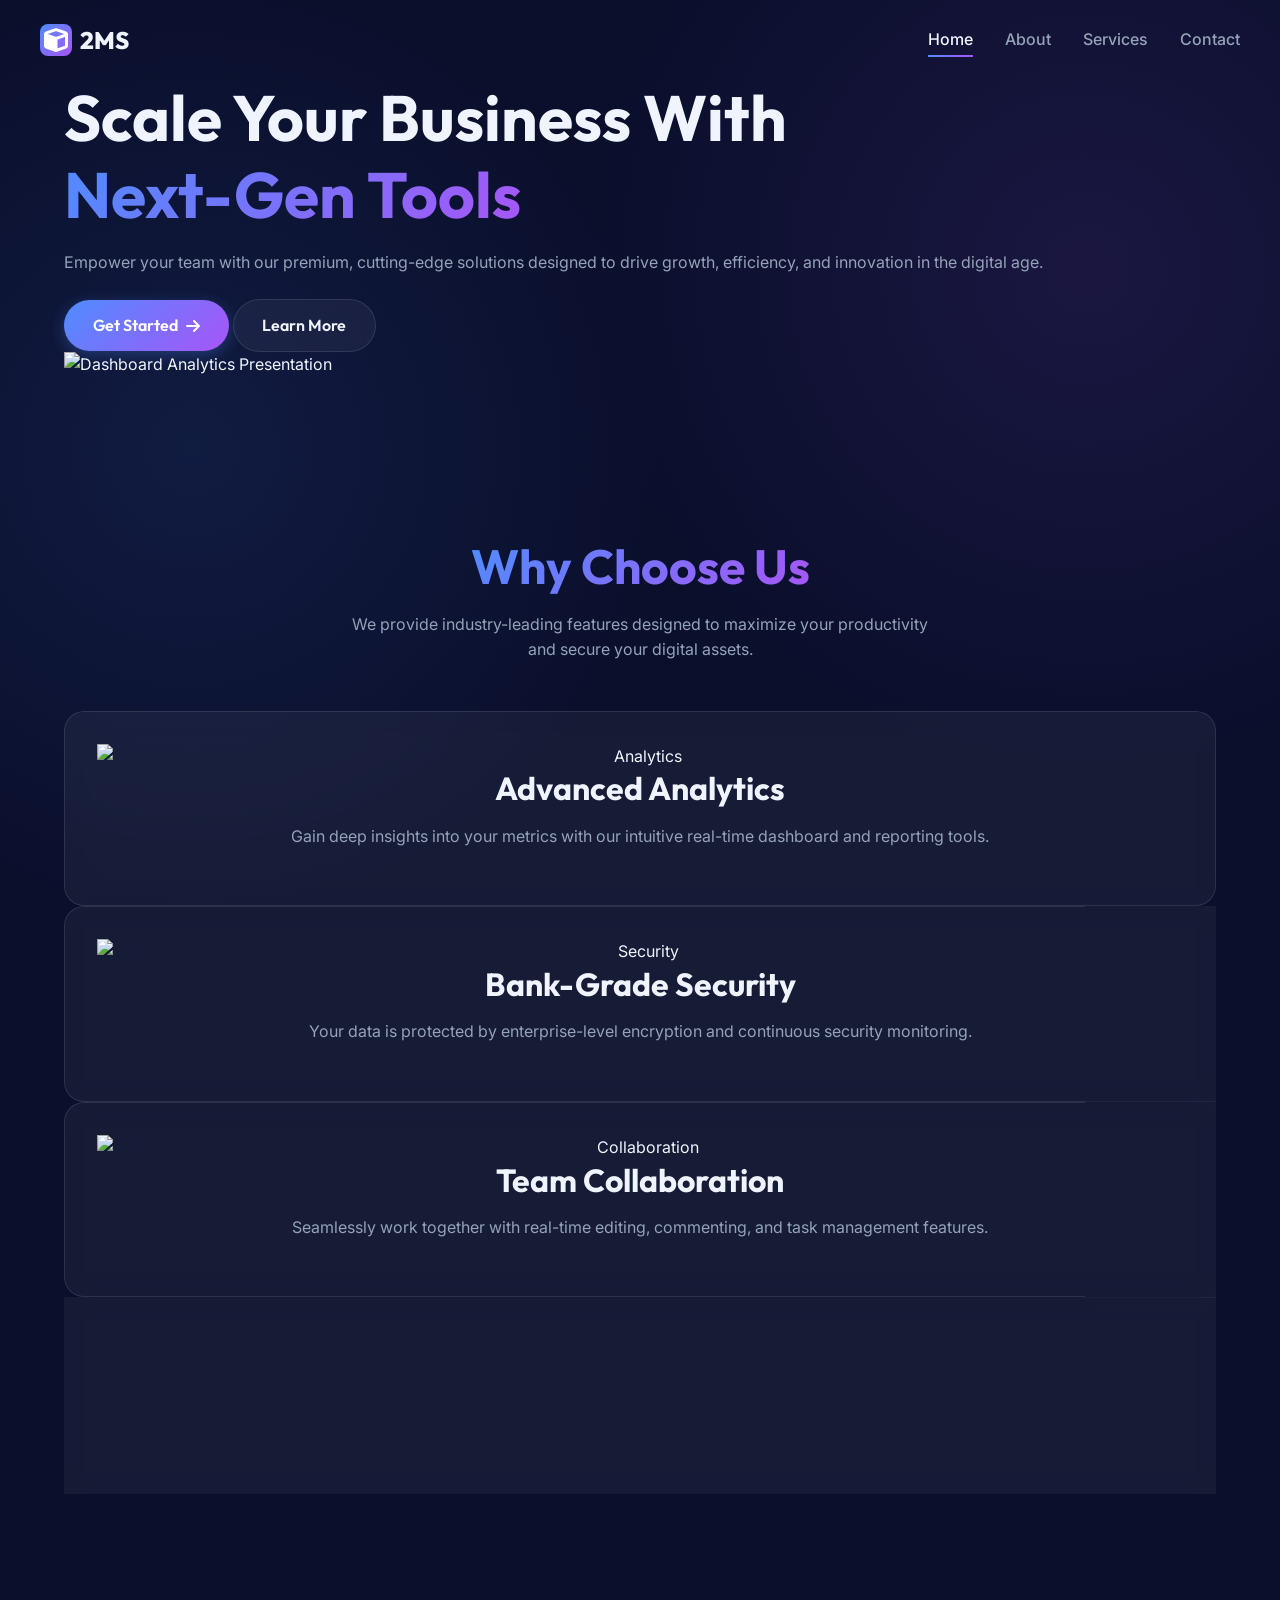
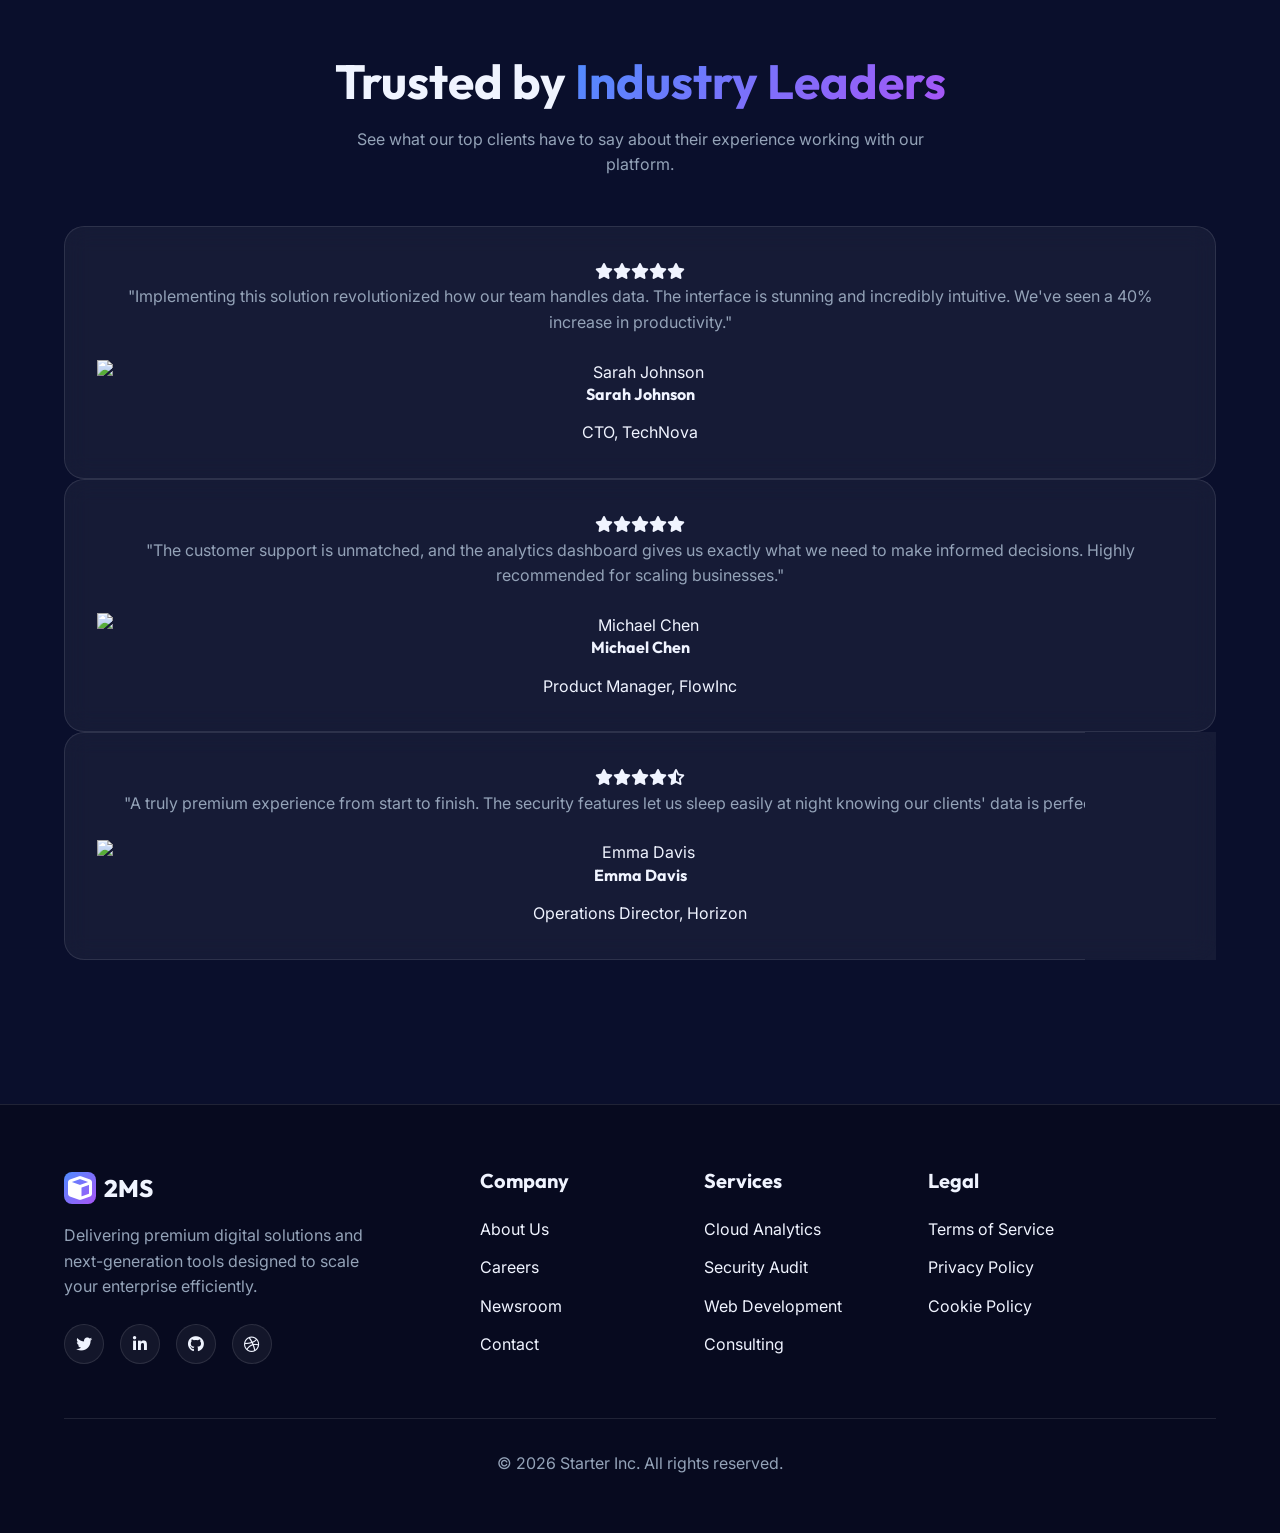
==== index.html @ f57fd95c "first commit" ====
<!DOCTYPE html>
<html lang="en">
<head>
    <meta charset="UTF-8">
    <meta name="viewport" content="width=device-width, initial-scale=1.0">
    <title>Welcome | Starter</title>
    <meta name="description" content="Welcome to Starter, the modern web application for your business. We offer top-tier services to help you scale.">
    <!-- Font Awesome for icons -->
    <link rel="stylesheet" href="https://cdnjs.cloudflare.com/ajax/libs/font-awesome/6.4.0/css/all.min.css">
    <link rel="stylesheet" href="style.css">
</head>
<body>

    <!-- Navigation -->
    <nav class="navbar">
        <div class="container nav-container">
            <a href="index.html" class="logo">
                <div class="logo-icon"><i class="fa-solid fa-cube"></i></div>
                2MS
            </a>
            
            <button class="hamburger" aria-label="Toggle navigation">
                <i class="fa-solid fa-bars"></i>
            </button>
            
            <ul class="nav-links">
                <li><a href="index.html" class="nav-link">Home</a></li>
                <li><a href="about.html" class="nav-link">About</a></li>
                <li><a href="services.html" class="nav-link">Services</a></li>
                <li><a href="contact.html" class="nav-link">Contact</a></li>
            </ul>
        </div>
    </nav>

    <!-- Hero Section -->
    <header class="hero section">
        <div class="container hero-content">
            <div class="hero-text reveal">
                <h1>Scale Your Business With <span class="gradient-text">Next-Gen Tools</span></h1>
                <p>Empower your team with our premium, cutting-edge solutions designed to drive growth, efficiency, and innovation in the digital age.</p>
                <div class="hero-cta">
                    <a href="services.html" class="btn btn-primary">Get Started <i class="fa-solid fa-arrow-right"></i></a>
                    <a href="about.html" class="btn btn-secondary">Learn More</a>
                </div>
            </div>
            <div class="hero-image reveal delay-1">
                <img src="https://images.unsplash.com/photo-1551288049-bebda4e38f71?q=80&w=2070&auto=format&fit=crop" alt="Dashboard Analytics Presentation" class="rounded-image">
            </div>
        </div>
    </header>

    <!-- Features Section -->
    <section class="features section">
        <div class="container text-center reveal">
            <h2 class="gradient-text">Why Choose Us</h2>
            <p style="max-width: 600px; margin: 0 auto 3rem;">We provide industry-leading features designed to maximize your productivity and secure your digital assets.</p>
            
            <div class="features-grid">
                <!-- Card 1 -->
                <div class="glass-card feature-card reveal delay-1">
                    <div class="feature-img-wrapper">
                        <img src="https://images.unsplash.com/photo-1460925895917-afdab827c52f?q=80&w=2015&auto=format&fit=crop" alt="Analytics">
                    </div>
                    <h3>Advanced Analytics</h3>
                    <p>Gain deep insights into your metrics with our intuitive real-time dashboard and reporting tools.</p>
                </div>
                <!-- Card 2 -->
                <div class="glass-card feature-card reveal delay-2">
                    <div class="feature-img-wrapper">
                        <img src="https://images.unsplash.com/photo-1563986768494-4dee2763ff0f?q=80&w=2070&auto=format&fit=crop" alt="Security">
                    </div>
                    <h3>Bank-Grade Security</h3>
                    <p>Your data is protected by enterprise-level encryption and continuous security monitoring.</p>
                </div>
                <!-- Card 3 -->
                <div class="glass-card feature-card reveal delay-1">
                    <div class="feature-img-wrapper">
                        <img src="https://images.unsplash.com/photo-1552664730-d307ca884978?q=80&w=2070&auto=format&fit=crop" alt="Collaboration">
                    </div>
                    <h3>Team Collaboration</h3>
                    <p>Seamlessly work together with real-time editing, commenting, and task management features.</p>
                </div>
                <!-- Card 4 -->
                <div class="glass-card feature-card reveal delay-2">
                    <div class="feature-img-wrapper">
                        <img src="https://images.unsplash.com/photo-1553877522-43269d4ea984?q=80&w=2070&auto=format&fit=crop" alt="Automation">
                    </div>
                    <h3>Smart Automation</h3>
                    <p>Eliminate repetitive tasks with custom workflows and powerful integration capabilities.</p>
                </div>
            </div>
        </div>
    </section>

    <!-- Testimonials Section -->
    <section class="testimonials section">
        <div class="container text-center reveal">
            <h2>Trusted by <span class="gradient-text">Industry Leaders</span></h2>
            <p style="max-width: 600px; margin: 0 auto 3rem;">See what our top clients have to say about their experience working with our platform.</p>
            
            <div class="testimonials-grid">
                <!-- Testimonial 1 -->
                <div class="glass-card testimonial-card reveal delay-1">
                    <div class="stars">
                        <i class="fa-solid fa-star"></i><i class="fa-solid fa-star"></i><i class="fa-solid fa-star"></i><i class="fa-solid fa-star"></i><i class="fa-solid fa-star"></i>
                    </div>
                    <p class="quote">"Implementing this solution revolutionized how our team handles data. The interface is stunning and incredibly intuitive. We've seen a 40% increase in productivity."</p>
                    <div class="author">
                        <img src="https://images.unsplash.com/photo-1560250097-0b93528c311a?q=80&w=256&auto=format&fit=crop" alt="Sarah Johnson">
                        <div class="author-info">
                            <h4>Sarah Johnson</h4>
                            <span>CTO, TechNova</span>
                        </div>
                    </div>
                </div>
                <!-- Testimonial 2 -->
                <div class="glass-card testimonial-card reveal delay-2">
                    <div class="stars">
                        <i class="fa-solid fa-star"></i><i class="fa-solid fa-star"></i><i class="fa-solid fa-star"></i><i class="fa-solid fa-star"></i><i class="fa-solid fa-star"></i>
                    </div>
                    <p class="quote">"The customer support is unmatched, and the analytics dashboard gives us exactly what we need to make informed decisions. Highly recommended for scaling businesses."</p>
                    <div class="author">
                        <img src="https://images.unsplash.com/photo-1519085360753-af0119f7cbe7?q=80&w=256&auto=format&fit=crop" alt="Michael Chen">
                        <div class="author-info">
                            <h4>Michael Chen</h4>
                            <span>Product Manager, FlowInc</span>
                        </div>
                    </div>
                </div>
                <!-- Testimonial 3 -->
                <div class="glass-card testimonial-card reveal delay-3">
                    <div class="stars">
                        <i class="fa-solid fa-star"></i><i class="fa-solid fa-star"></i><i class="fa-solid fa-star"></i><i class="fa-solid fa-star"></i><i class="fa-solid fa-star-half-stroke"></i>
                    </div>
                    <p class="quote">"A truly premium experience from start to finish. The security features let us sleep easily at night knowing our clients' data is perfectly safe."</p>
                    <div class="author">
                        <img src="https://images.unsplash.com/photo-1573496359142-b8d87734a5a2?q=80&w=256&auto=format&fit=crop" alt="Emma Davis">
                        <div class="author-info">
                            <h4>Emma Davis</h4>
                            <span>Operations Director, Horizon</span>
                        </div>
                    </div>
                </div>
            </div>
        </div>
    </section>

    <!-- Footer -->
    <footer class="footer">
        <div class="container">
            <div class="footer-grid">
                <div class="footer-brand">
                    <a href="index.html" class="logo">
                        <div class="logo-icon"><i class="fa-solid fa-cube"></i></div>
                        2MS
                    </a>
                    <p>Delivering premium digital solutions and next-generation tools designed to scale your enterprise efficiently.</p>
                    <div class="social-links">
                        <a href="#" class="social-icon"><i class="fa-brands fa-twitter"></i></a>
                        <a href="#" class="social-icon"><i class="fa-brands fa-linkedin-in"></i></a>
                        <a href="#" class="social-icon"><i class="fa-brands fa-github"></i></a>
                        <a href="#" class="social-icon"><i class="fa-brands fa-dribbble"></i></a>
                    </div>
                </div>
                
                <div class="footer-links-col">
                    <h4 class="footer-heading">Company</h4>
                    <ul class="footer-links">
                        <li><a href="about.html">About Us</a></li>
                        <li><a href="#">Careers</a></li>
                        <li><a href="#">Newsroom</a></li>
                        <li><a href="contact.html">Contact</a></li>
                    </ul>
                </div>
                
                <div class="footer-links-col">
                    <h4 class="footer-heading">Services</h4>
                    <ul class="footer-links">
                        <li><a href="services.html">Cloud Analytics</a></li>
                        <li><a href="services.html">Security Audit</a></li>
                        <li><a href="services.html">Web Development</a></li>
                        <li><a href="services.html">Consulting</a></li>
                    </ul>
                </div>
                
                <div class="footer-links-col">
                    <h4 class="footer-heading">Legal</h4>
                    <ul class="footer-links">
                        <li><a href="#">Terms of Service</a></li>
                        <li><a href="#">Privacy Policy</a></li>
                        <li><a href="#">Cookie Policy</a></li>
                    </ul>
                </div>
            </div>
            
            <div class="footer-bottom">
                <p>&copy; 2026 Starter Inc. All rights reserved.</p>
            </div>
        </div>
    </footer>

    <script src="script.js"></script>
</body>
</html>
---- style.css ----
@import url('https://fonts.googleapis.com/css2?family=Inter:wght@300;400;500;600;700&family=Outfit:wght@400;500;600;700;800&display=swap');

:root {
  /* Color Palette */
  --color-bg: #0a0f2c; /* Deep navy */
  --color-surface: rgba(255, 255, 255, 0.05); /* Glass surface */
  --color-surface-hover: rgba(255, 255, 255, 0.1);
  --color-border: rgba(255, 255, 255, 0.1);
  --color-primary: #4f8cff; /* Electric blue */
  --color-accent: #a855f7; /* Violet accent */
  --color-warning: #fbbf24; /* Warm gold */
  
  --text-main: #f0f4ff; /* Soft white */
  --text-muted: #94a3b8; /* Slate gray */

  /* Typography */
  --font-body: 'Inter', sans-serif;
  --font-heading: 'Outfit', sans-serif;

  /* Layout */
  --max-width: 1200px;
  --nav-height: 80px;

  /* Shadows & Effects */
  --shadow-sm: 0 4px 6px -1px rgba(0, 0, 0, 0.1), 0 2px 4px -1px rgba(0, 0, 0, 0.06);
  --shadow-lg: 0 10px 25px -3px rgba(0, 0, 0, 0.3), 0 4px 6px -2px rgba(0, 0, 0, 0.1);
  --shadow-glow: 0 0 20px rgba(79, 140, 255, 0.5);
  --glass-blur: blur(12px);
  --radius-md: 12px;
  --radius-lg: 20px;
  --transition: all 0.3s cubic-bezier(0.4, 0, 0.2, 1);
}

* {
  margin: 0;
  padding: 0;
  box-sizing: border-box;
}

html {
  font-size: 16px;
  scroll-behavior: smooth;
}

body {
  font-family: var(--font-body);
  background-color: var(--color-bg);
  color: var(--text-main);
  line-height: 1.6;
  overflow-x: hidden;
  background-image: 
    radial-gradient(circle at 15% 50%, rgba(79, 140, 255, 0.1) 0%, transparent 40%),
    radial-gradient(circle at 85% 30%, rgba(168, 85, 247, 0.1) 0%, transparent 40%);
  background-attachment: fixed;
}

/* Typography */
h1, h2, h3, h4, h5, h6 {
  font-family: var(--font-heading);
  font-weight: 700;
  line-height: 1.2;
  margin-bottom: 1rem;
}

h1 {
  font-size: clamp(2.5rem, 5vw, 4rem);
}

h2 {
  font-size: clamp(2rem, 4vw, 3rem);
}

h3 {
  font-size: clamp(1.5rem, 3vw, 2rem);
}

p {
  color: var(--text-muted);
  margin-bottom: 1.5rem;
}

a {
  color: inherit;
  text-decoration: none;
  transition: var(--transition);
}

img {
  max-width: 100%;
  height: auto;
  display: block;
}

ul {
  list-style: none;
}

/* Layout Utilities */
.container {
  width: 90%;
  max-width: var(--max-width);
  margin: 0 auto;
}

.section {
  padding: 5rem 0;
}

.text-center {
  text-align: center;
}

.gradient-text {
  background: linear-gradient(135deg, var(--color-primary), var(--color-accent));
  -webkit-background-clip: text;
  -webkit-text-fill-color: transparent;
  background-clip: text;
  display: inline-block;
}

/* Base Components */
.btn {
  display: inline-flex;
  align-items: center;
  justify-content: center;
  padding: 0.8rem 1.8rem;
  font-family: var(--font-heading);
  font-weight: 600;
  border-radius: 50px;
  cursor: pointer;
  transition: var(--transition);
  border: none;
  gap: 0.5rem;
}

.btn-primary {
  background: linear-gradient(135deg, var(--color-primary), var(--color-accent));
  color: #fff;
  box-shadow: 0 4px 15px rgba(79, 140, 255, 0.3);
}

.btn-primary:hover {
  transform: translateY(-2px);
  box-shadow: var(--shadow-glow);
}

.btn-secondary {
  background: var(--color-surface);
  border: 1px solid var(--color-border);
  color: var(--text-main);
  backdrop-filter: var(--glass-blur);
}

.btn-secondary:hover {
  background: var(--color-surface-hover);
  border-color: var(--color-primary);
}

/* Glass Card */
.glass-card {
  background: var(--color-surface);
  border: 1px solid var(--color-border);
  backdrop-filter: var(--glass-blur);
  -webkit-backdrop-filter: var(--glass-blur);
  border-radius: var(--radius-lg);
  padding: 2rem;
  transition: var(--transition);
}

.glass-card:hover {
  transform: translateY(-5px);
  background: var(--color-surface-hover);
  box-shadow: var(--shadow-lg);
  border-color: rgba(79, 140, 255, 0.3);
}

/* Navigation */
.navbar {
  position: fixed;
  top: 0;
  left: 0;
  width: 100%;
  height: var(--nav-height);
  z-index: 1000;
  transition: var(--transition);
  display: flex;
  align-items: center;
}

.navbar.scrolled {
  background: rgba(10, 15, 44, 0.85);
  backdrop-filter: var(--glass-blur);
  -webkit-backdrop-filter: var(--glass-blur);
  border-bottom: 1px solid var(--color-border);
  box-shadow: var(--shadow-sm);
}

.nav-container {
  display: flex;
  justify-content: space-between;
  align-items: center;
  width: 100%;
}

.logo {
  font-family: var(--font-heading);
  font-size: 1.5rem;
  font-weight: 800;
  color: var(--text-main);
  display: flex;
  align-items: center;
  gap: 0.5rem;
}

.logo-icon {
  width: 32px;
  height: 32px;
  background: linear-gradient(135deg, var(--color-primary), var(--color-accent));
  border-radius: 8px;
  display: inline-flex;
  align-items: center;
  justify-content: center;
  color: white;
}

.nav-links {
  display: flex;
  gap: 2rem;
}

.nav-link {
  font-weight: 500;
  color: var(--text-muted);
  position: relative;
  padding-bottom: 0.5rem;
}

.nav-link::after {
  content: '';
  position: absolute;
  bottom: 0;
  left: 0;
  width: 0;
  height: 2px;
  background: linear-gradient(90deg, var(--color-primary), var(--color-accent));
  transition: var(--transition);
}

.nav-link:hover, .nav-link.active {
  color: var(--text-main);
}

.nav-link:hover::after, .nav-link.active::after {
  width: 100%;
}

.hamburger {
  display: none;
  cursor: pointer;
  background: none;
  border: none;
  color: var(--text-main);
  font-size: 1.5rem;
}

/* Footer */
.footer {
  background: rgba(0, 0, 0, 0.3);
  border-top: 1px solid var(--color-border);
  padding: 4rem 0 2rem;
  margin-top: 4rem;
}

.footer-grid {
  display: grid;
  grid-template-columns: 2fr 1fr 1fr 1.5fr;
  gap: 2rem;
  margin-bottom: 3rem;
}

.footer-brand p {
  margin-top: 1rem;
  max-width: 300px;
}

.footer-heading {
  font-size: 1.25rem;
  margin-bottom: 1.5rem;
}

.footer-links li {
  margin-bottom: 0.8rem;
}

.footer-links a:hover {
  color: var(--color-primary);
  padding-left: 5px;
}

.social-links {
  display: flex;
  gap: 1rem;
  margin-top: 1rem;
}

.social-icon {
  width: 40px;
  height: 40px;
  border-radius: 50%;
  background: var(--color-surface);
  display: flex;
  align-items: center;
  justify-content: center;
  border: 1px solid var(--color-border);
}

.social-icon:hover {
  background: var(--color-primary);
  border-color: var(--color-primary);
  transform: translateY(-3px);
  color: white;
}

.footer-bottom {
  text-align: center;
  padding-top: 2rem;
  border-top: 1px solid var(--color-border);
}

/* Scroll Animations */
.reveal {
  opacity: 0;
  transform: translateY(30px);
  transition: all 0.8s cubic-bezier(0.5, 0, 0, 1);
}

.reveal.active {
  opacity: 1;
  transform: translateY(0);
}

.reveal.delay-1 { transition-delay: 0.1s; }
.reveal.delay-2 { transition-delay: 0.2s; }
.reveal.delay-3 { transition-delay: 0.3s; }

/* Responsive Media Queries */
@media (max-width: 1024px) {
  h1 { font-size: 3rem; }
  h2 { font-size: 2.5rem; }
  .footer-grid { grid-template-columns: 1fr 1fr; }
}

@media (max-width: 768px) {
  .hamburger { display: block; }
  .nav-links {
    position: fixed;
    top: -100vh;
    left: 0;
    width: 100%;
    height: 100vh;
    background: rgba(10, 15, 44, 0.95);
    backdrop-filter: var(--glass-blur);
    -webkit-backdrop-filter: var(--glass-blur);
    flex-direction: column;
    justify-content: center;
    align-items: center;
    gap: 3rem;
    transition: var(--transition);
  }
  .nav-links.nav-active {
    top: 0;
  }
  .nav-link {
    font-size: 1.5rem;
  }
  .footer-grid { grid-template-columns: 1fr; }
}
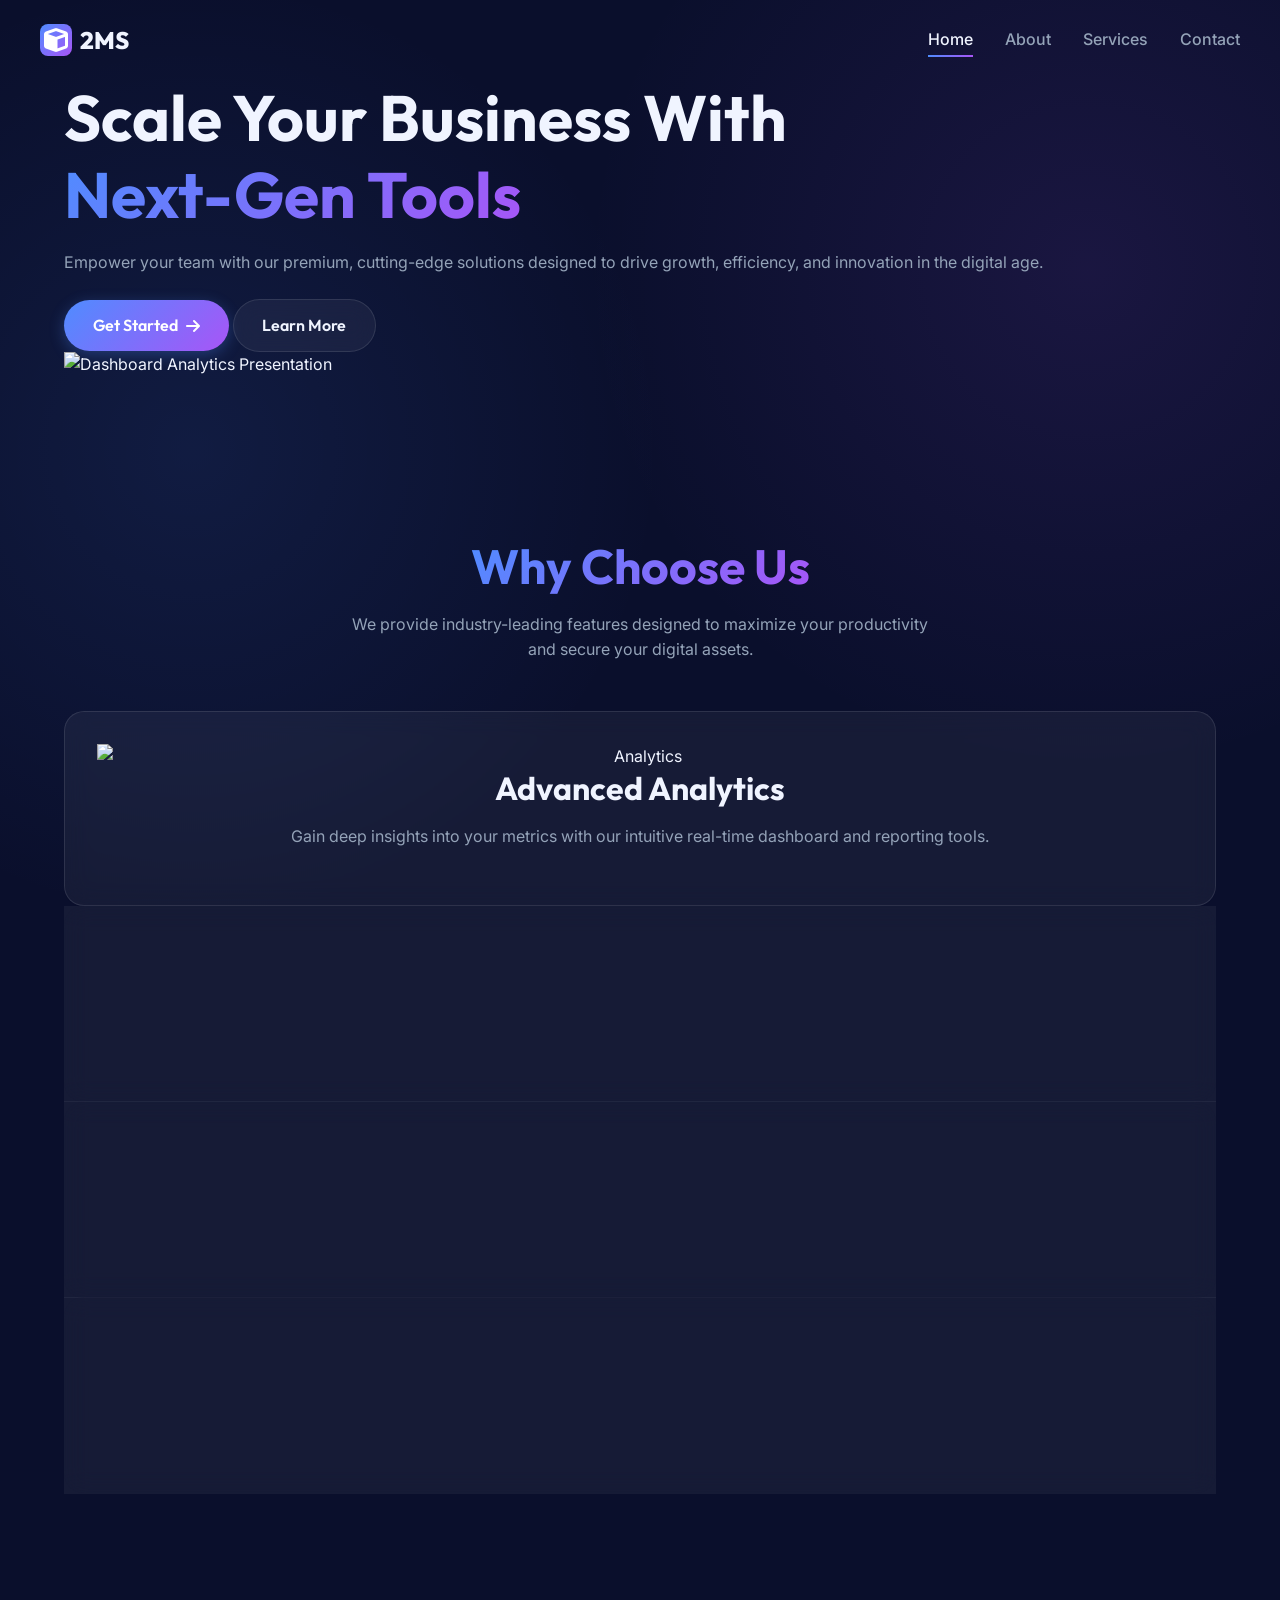
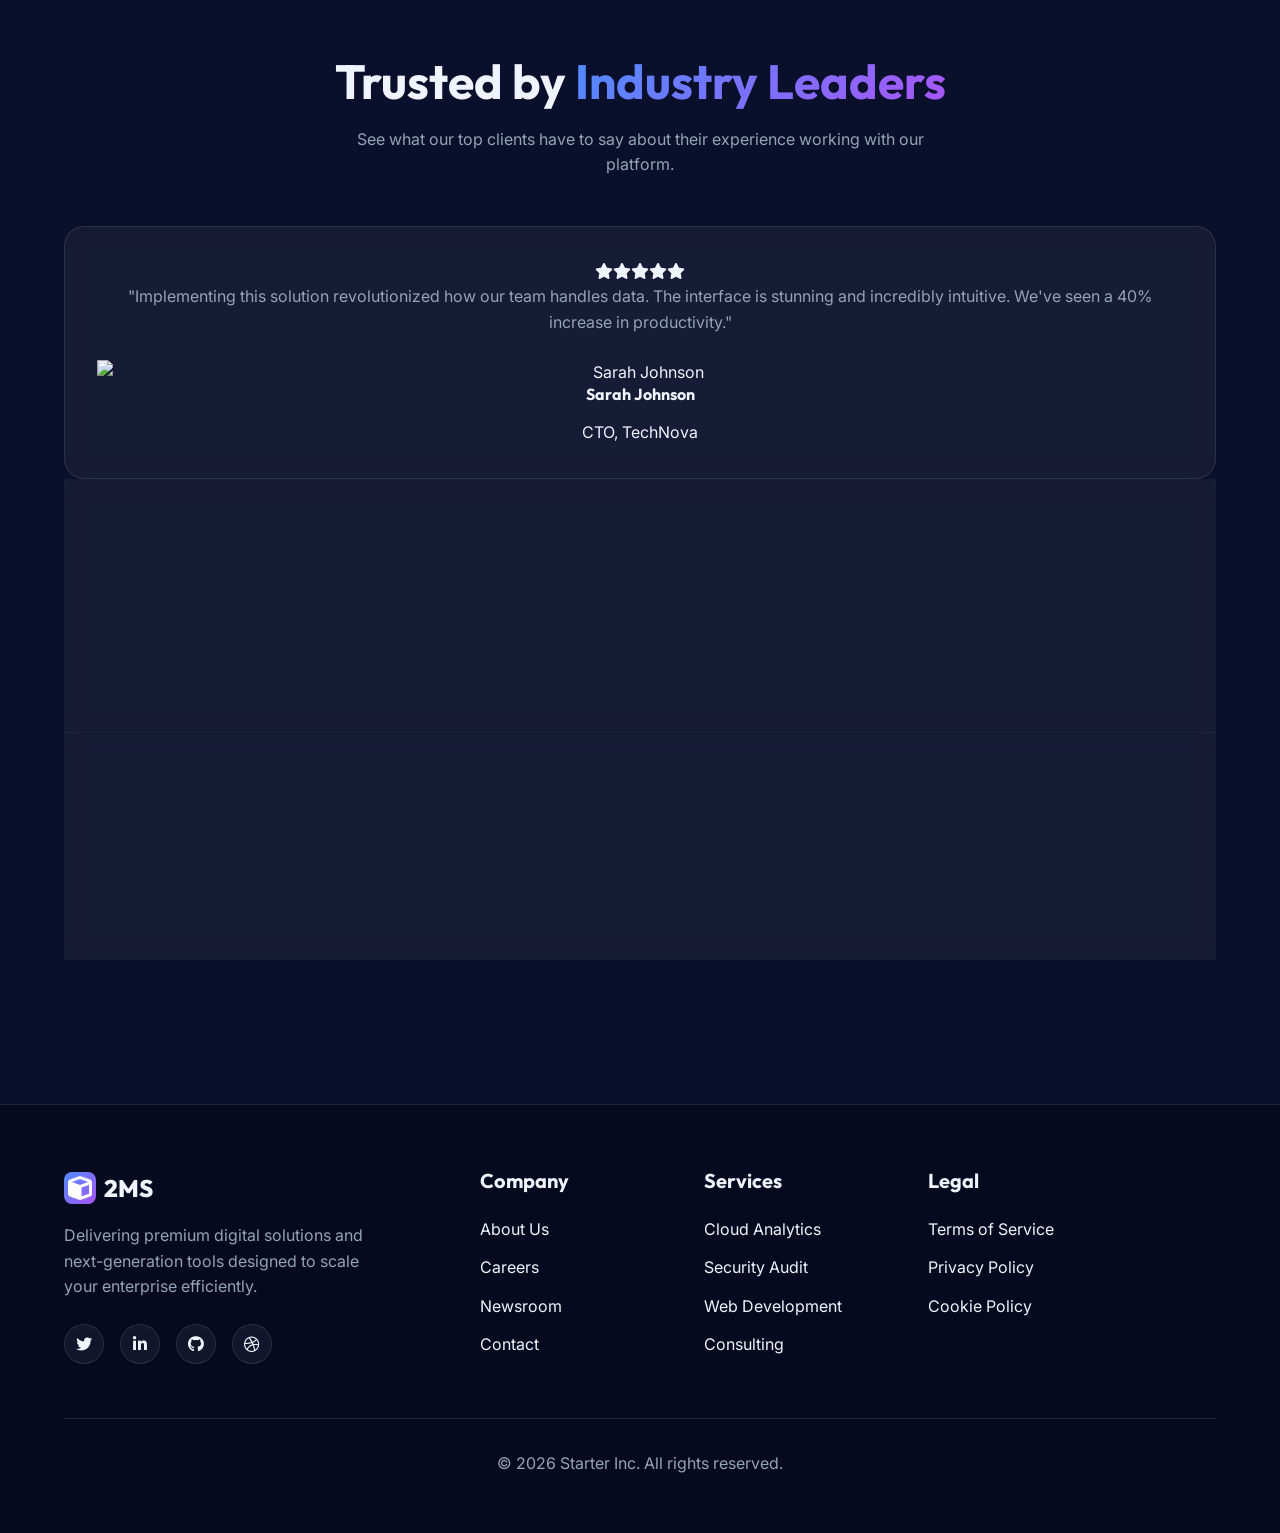
==== commit f2cc888e: "change" ====
--- a/index.html
+++ b/index.html
@@ -5,7 +5,7 @@
     <meta name="viewport" content="width=device-width, initial-scale=1.0">
     <title>Welcome | Starter</title>
     <meta name="description" content="Welcome to Starter, the modern web application for your business. We offer top-tier services to help you scale.">
-    <!-- Font Awesome for icons -->
+    <meta name="google-site-verification" content="60eoRB7h-Z2ErChUSaQ7gJw0qA7NE5M7zNXbEzbVHx4" />
     <link rel="stylesheet" href="https://cdnjs.cloudflare.com/ajax/libs/font-awesome/6.4.0/css/all.min.css">
     <link rel="stylesheet" href="style.css">
 </head>
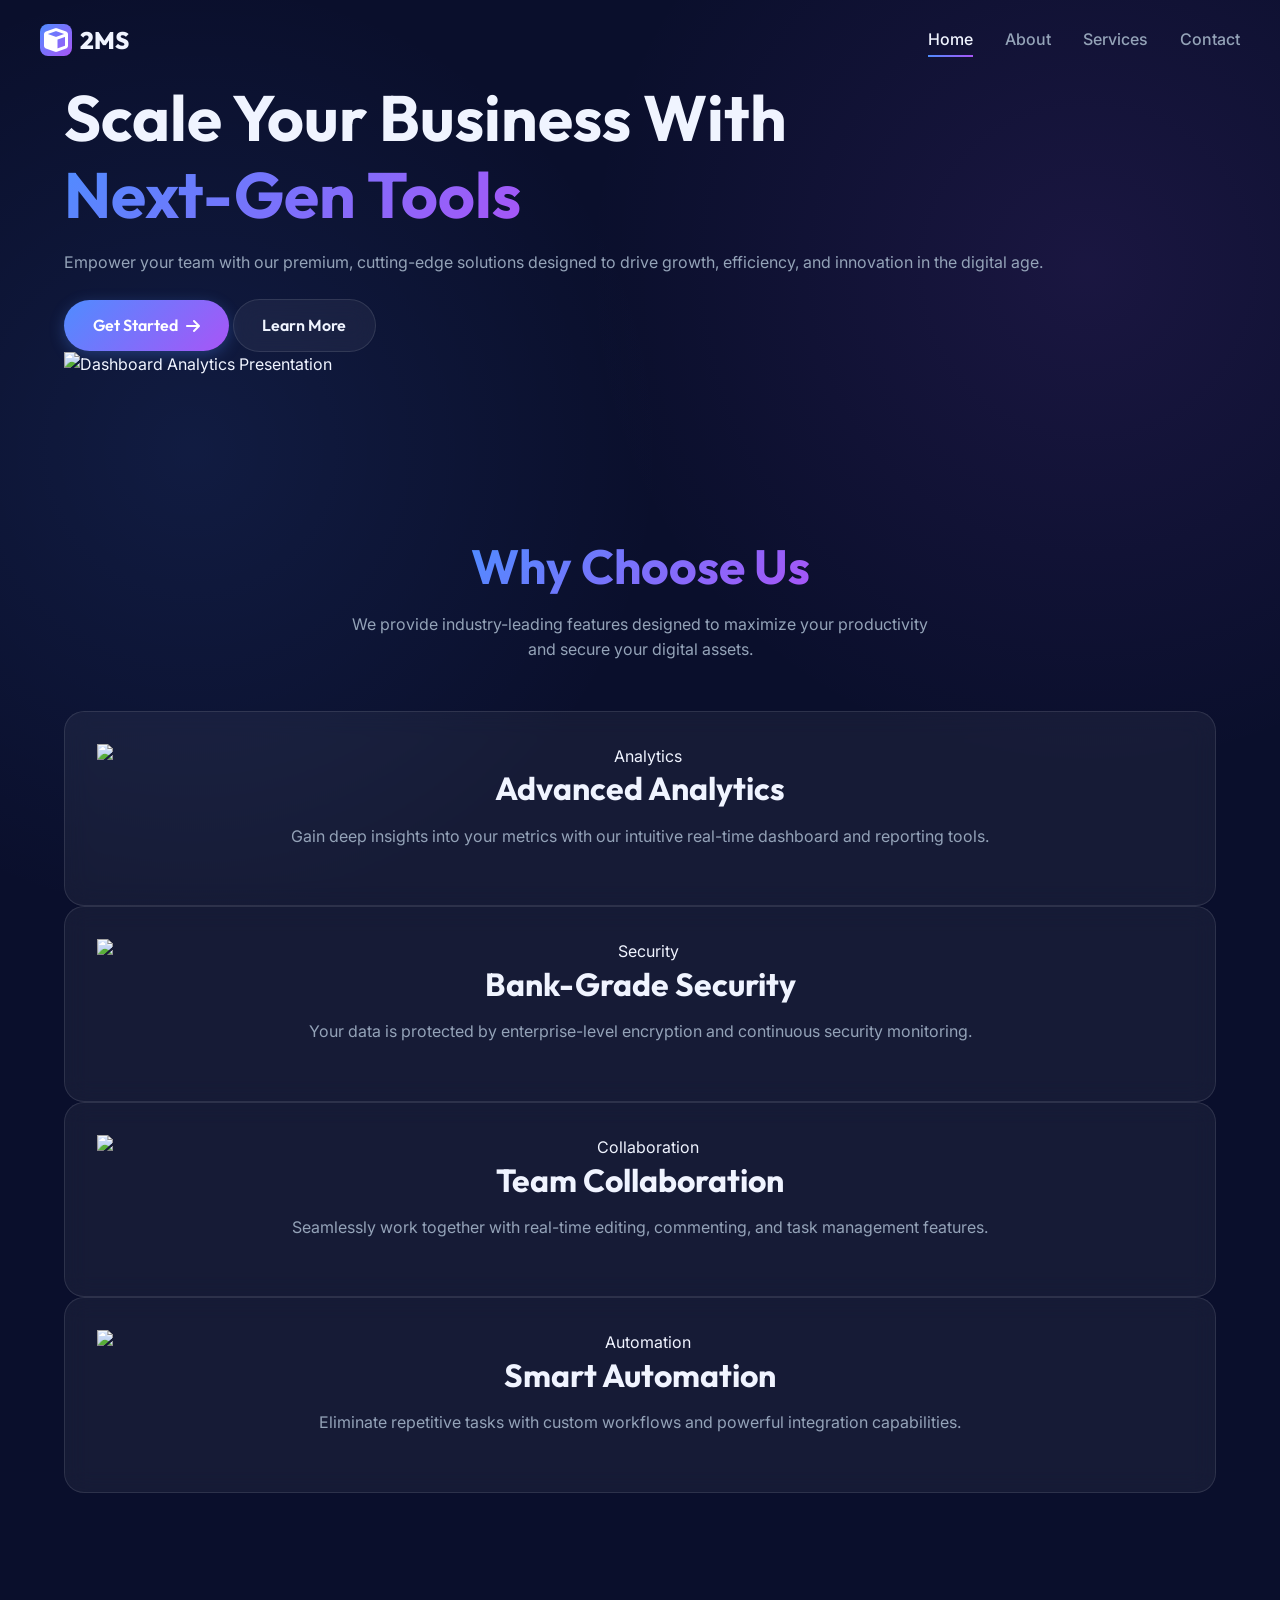
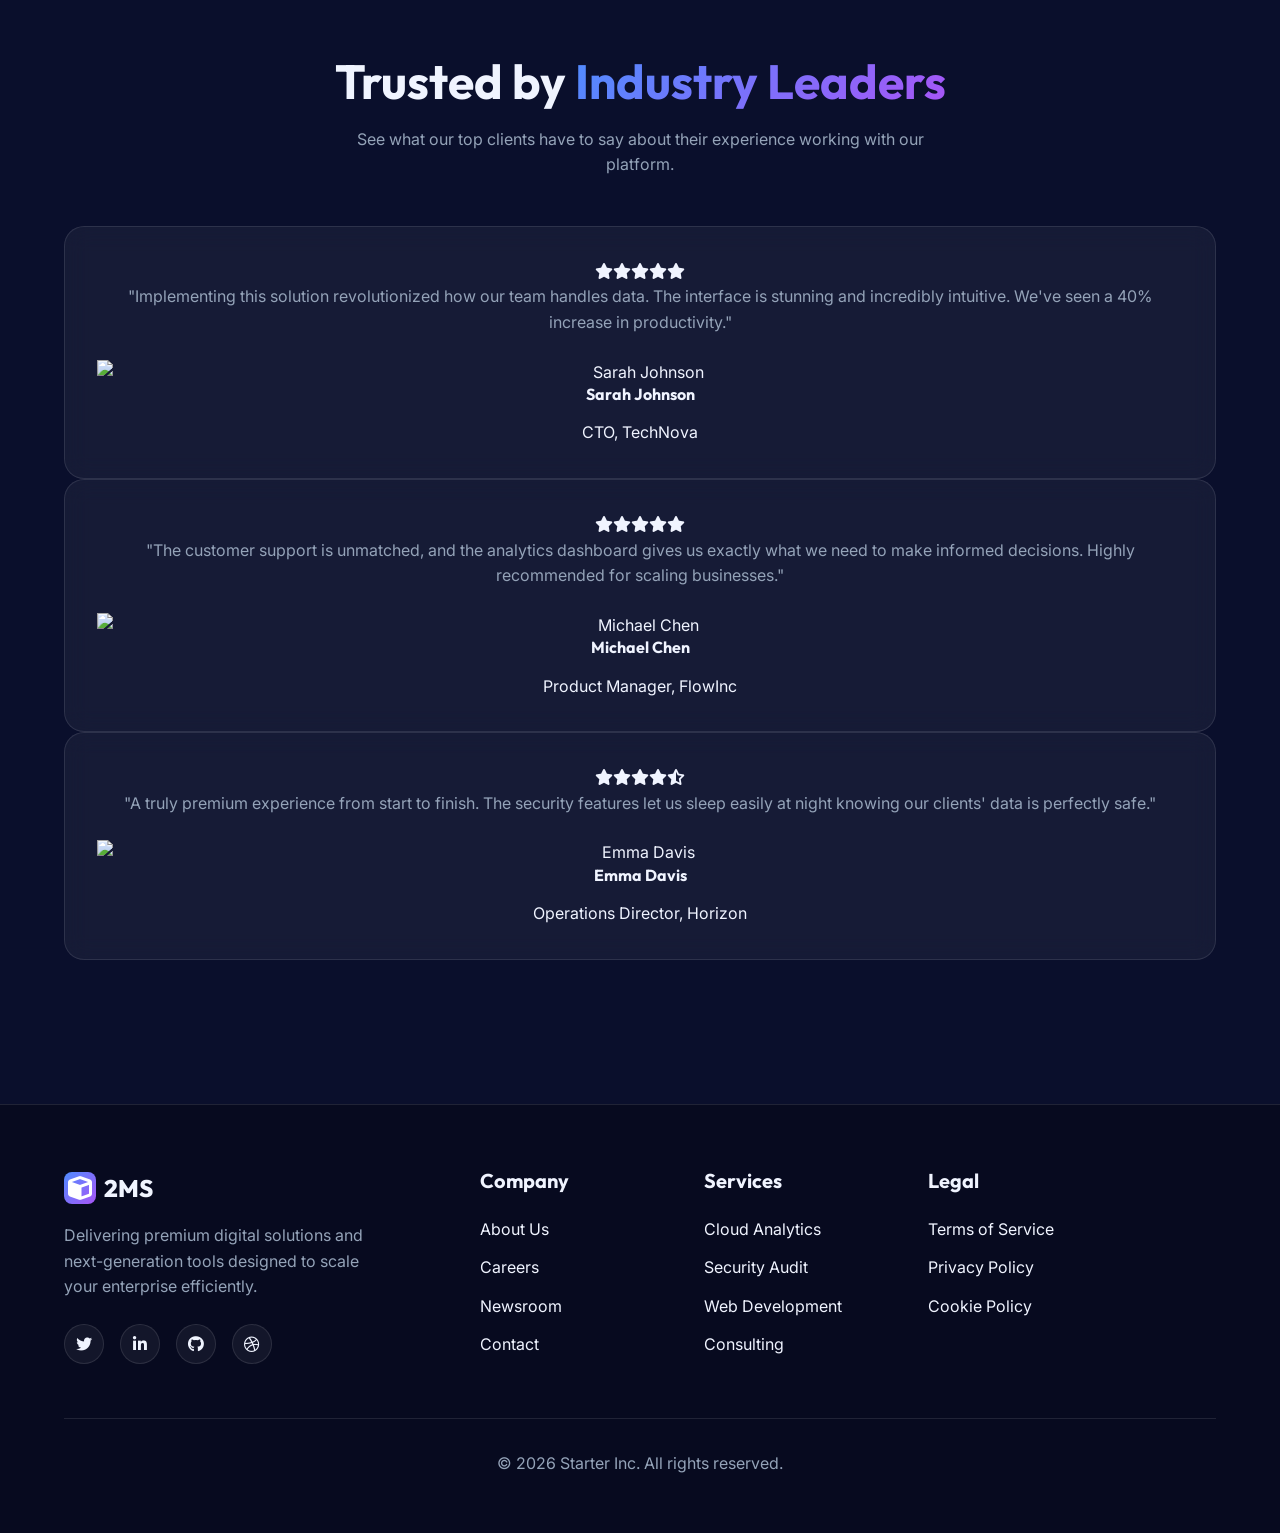
==== commit 8bed7d53: "change" ====
--- a/index.html
+++ b/index.html
@@ -5,7 +5,7 @@
     <meta name="viewport" content="width=device-width, initial-scale=1.0">
     <title>Welcome | Starter</title>
     <meta name="description" content="Welcome to Starter, the modern web application for your business. We offer top-tier services to help you scale.">
-    <meta name="google-site-verification" content="60eoRB7h-Z2ErChUSaQ7gJw0qA7NE5M7zNXbEzbVHx4" />
+    <meta name="google-site-verification" content="BR6GwpUxuebnJLe00LAgV_iYkxGX1ZwotihRpsgTMlU" />
     <link rel="stylesheet" href="https://cdnjs.cloudflare.com/ajax/libs/font-awesome/6.4.0/css/all.min.css">
     <link rel="stylesheet" href="style.css">
 </head>
